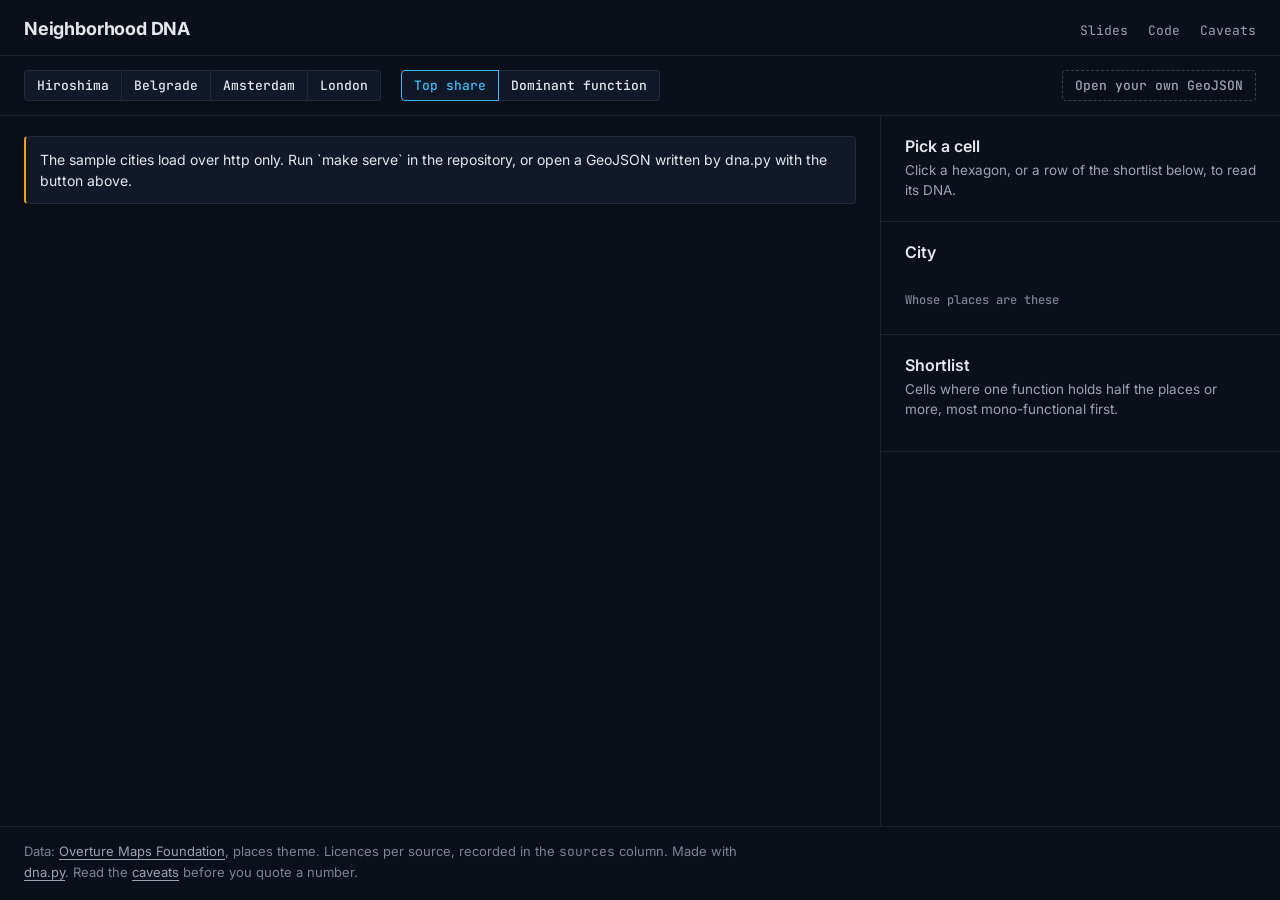
==== docs/demo.html @ 9ddcc761 "Add the slides, the interactive map and the figures docs/build.py draws the figures from docs/data a" ====
<!doctype html>
<html lang="en">
<head>
<meta charset="utf-8">
<meta name="viewport" content="width=device-width, initial-scale=1">
<title>Neighborhood DNA: the map</title>
<meta name="description" content="Explore the functional profile of every H3 cell in Hiroshima, Belgrade, Amsterdam and London, or drop in the GeoJSON that dna.py wrote for your own city.">
<link rel="preconnect" href="https://fonts.googleapis.com">
<link rel="preconnect" href="https://fonts.gstatic.com" crossorigin>
<link rel="stylesheet" href="https://fonts.googleapis.com/css2?family=Inter:wght@400;500;600;700&family=JetBrains+Mono:wght@400;500;600;700&display=swap">
<link rel="stylesheet" href="css/tokens.css">
<link rel="stylesheet" href="css/demo.css">
</head>
<body>
<header class="top">
  <h1>Neighborhood DNA</h1>
  <nav aria-label="Project">
    <a href="index.html">Slides</a>
    <a href="https://github.com/m-erts/neighborhood-dna">Code</a>
    <a href="https://github.com/m-erts/neighborhood-dna/blob/main/CAVEATS.md">Caveats</a>
  </nav>
</header>

<div class="controls" role="toolbar" aria-label="Map controls">
  <div class="group" role="group" aria-label="City" data-cities></div>
  <div class="group" role="group" aria-label="Colour cells by">
    <button type="button" data-mode="share" aria-pressed="true">Top share</button>
    <button type="button" data-mode="dominant" aria-pressed="false">Dominant function</button>
  </div>
  <label class="file">
    <input type="file" accept=".geojson,.json,application/geo+json,application/json" data-file>
    <span>Open your own GeoJSON</span>
  </label>
</div>

<main class="layout">
  <section class="map" aria-label="Map of H3 cells">
    <p class="notice" data-notice hidden></p>
    <svg data-map role="img" aria-label="H3 cells"></svg>
    <div class="legend" data-legend></div>
  </section>

  <aside class="panel">
    <section data-cell aria-live="polite">
      <h2>Pick a cell</h2>
      <p class="hint">Click a hexagon, or a row of the shortlist below, to read its DNA.</p>
    </section>
    <section>
      <h2 data-city-title>City</h2>
      <dl class="facts" data-city-facts></dl>
      <h3>Whose places are these</h3>
      <div data-providers></div>
    </section>
    <section>
      <h2>Shortlist</h2>
      <p class="hint">Cells where one function holds half the places or more, most mono-functional first.</p>
      <ol class="shortlist" data-shortlist></ol>
    </section>
  </aside>
</main>

<footer class="foot">
  <p>Data: <a href="https://overturemaps.org/">Overture Maps Foundation</a>, places theme. Licences per source, recorded in the <code>sources</code> column.
  Made with <a href="https://github.com/m-erts/neighborhood-dna/blob/main/dna.py">dna.py</a>. Read the <a href="https://github.com/m-erts/neighborhood-dna/blob/main/CAVEATS.md">caveats</a> before you quote a number.</p>
</footer>
<div class="tip" role="tooltip" hidden></div>
<script src="js/demo.js"></script>
</body>
</html>
---- docs/css/tokens.css ----
/* Spatial Terminal. Every value here comes from DESIGN.md in the repository root. */
:root {
  --canvas: #0B0F19;
  --surface: #111827;
  --border: rgba(255, 255, 255, 0.08);
  --accent: #38BDF8;

  --text: #E5E7EB;
  --text-2: #9CA3AF;
  --text-3: #7B8494;

  /* semantic DNA clusters */
  --food: #F43F5E;
  --retail: #F59E0B;
  --civic: #10B981;
  --transit: #818CF8;
  --other: #64748B;

  --sans: Inter, -apple-system, "Segoe UI", Helvetica, Arial, sans-serif;
  --mono: "JetBrains Mono", "Geist Mono", ui-monospace, SFMono-Regular, Menlo, Consolas, monospace;
}

*, *::before, *::after { box-sizing: border-box; }

html { background: var(--canvas); color-scheme: dark; }

body {
  margin: 0;
  background: var(--canvas);
  color: var(--text);
  font-family: var(--sans);
  -webkit-font-smoothing: antialiased;
  text-rendering: optimizeLegibility;
}

a { color: var(--accent); text-underline-offset: 0.2em; }
a:hover { text-decoration-thickness: 2px; }

:focus-visible { outline: 2px solid var(--accent); outline-offset: 3px; border-radius: 2px; }

code, kbd, pre, .mono { font-family: var(--mono); font-variant-ligatures: none; }

button {
  font: 500 13px/1 var(--mono);
  color: var(--text);
  background: var(--surface);
  border: 1px solid var(--border);
  border-radius: 4px;
  padding: 8px 12px;
  cursor: pointer;
}
button:hover { border-color: var(--accent); }
button[aria-pressed="true"] { border-color: var(--accent); color: var(--accent); }

.tip {
  position: fixed;
  z-index: 50;
  pointer-events: none;
  max-width: 320px;
  padding: 8px 10px;
  font: 13px/1.45 var(--mono);
  color: var(--text);
  background: var(--surface);
  border: 1px solid rgba(255, 255, 255, 0.16);
  border-radius: 4px;
  white-space: pre-line;
}
.tip[hidden] { display: none; }

@media (prefers-reduced-motion: reduce) {
  *, *::before, *::after { animation: none !important; transition: none !important; scroll-behavior: auto !important; }
}
---- docs/css/demo.css ----
/* The map explorer. Tokens come from tokens.css. */
body { min-height: 100vh; display: flex; flex-direction: column; }

.top, .controls, .layout, .foot { padding: 0 24px; }

.top { display: flex; align-items: baseline; justify-content: space-between; gap: 16px; height: 56px; padding-top: 18px; border-bottom: 1px solid var(--border); }
.top h1 { margin: 0; font-size: 18px; font-weight: 700; letter-spacing: -0.01em; }
.top nav { display: flex; gap: 20px; font: 13px/1 var(--mono); }
.top nav a { color: var(--text-2); text-decoration: none; }
.top nav a:hover { color: var(--accent); }

.controls { display: flex; flex-wrap: wrap; align-items: center; gap: 12px 20px; padding-top: 14px; padding-bottom: 14px; border-bottom: 1px solid var(--border); }
.group { display: flex; }
.group button { border-radius: 0; margin-left: -1px; }
.group button:first-child { border-radius: 4px 0 0 4px; margin-left: 0; }
.group button:last-child { border-radius: 0 4px 4px 0; }
.group button[aria-pressed="true"] { position: relative; z-index: 1; }
.file { margin-left: auto; font: 500 13px/1 var(--mono); color: var(--text-2); cursor: pointer; }
.file input { position: absolute; width: 1px; height: 1px; opacity: 0; }
.file span { display: inline-block; padding: 8px 12px; border: 1px dashed rgba(255, 255, 255, 0.2); border-radius: 4px; }
.file:hover span, .file input:focus-visible + span { border-color: var(--accent); color: var(--accent); }

.layout { flex: 1; display: grid; grid-template-columns: minmax(0, 1fr) 400px; gap: 0; padding-right: 0; }
.map { position: relative; padding: 20px 24px 20px 0; min-width: 0; display: flex; flex-direction: column; }
.map svg { flex: 1; width: 100%; min-height: 420px; max-height: calc(100vh - 210px); display: block; }
.map.is-over { outline: 2px dashed var(--accent); outline-offset: -8px; }
.map polygon { stroke: var(--canvas); stroke-width: 0.8; vector-effect: non-scaling-stroke; cursor: pointer; }
.map polygon:hover { stroke: var(--text); stroke-width: 1.5; }
.map polygon.picked { fill: none; stroke: #fff; stroke-width: 3.5; stroke-linejoin: round; pointer-events: none; }
.map polygon.picked.casing { stroke: var(--canvas); stroke-width: 8; }
.map .ring { fill: none; stroke: #fff; stroke-width: 1.6; pointer-events: none; }
.notice { margin: 0 0 12px; padding: 12px 14px; font-size: 14px; line-height: 1.5; color: var(--text); background: var(--surface); border: 1px solid var(--border); border-left: 2px solid var(--retail); border-radius: 4px; }
.legend { display: flex; flex-wrap: wrap; gap: 6px 16px; padding-top: 14px; font: 12px/1.4 var(--mono); color: var(--text-2); }
.legend i { display: inline-block; width: 11px; height: 11px; margin-right: 6px; border-radius: 2px; vertical-align: -1px; }
.legend i.ring { background: none; box-shadow: inset 0 0 0 1.6px #fff; }

.panel { border-left: 1px solid var(--border); overflow-y: auto; max-height: calc(100vh - 118px); }
.panel section { padding: 20px 24px; border-bottom: 1px solid var(--border); }
.panel h2 { margin: 0 0 4px; font-size: 16px; font-weight: 600; }
.panel h3 { margin: 18px 0 8px; font: 500 12px/1 var(--mono); color: var(--text-3); }
.hint { margin: 0; font-size: 13.5px; line-height: 1.5; color: var(--text-2); }
.id { font: 12px/1.4 var(--mono); color: var(--text-2); overflow-wrap: anywhere; }

.facts { display: grid; grid-template-columns: repeat(3, 1fr); gap: 14px 12px; margin: 14px 0 0; }
.facts div { min-width: 0; }
.facts dt { font: 12px/1.3 var(--mono); color: var(--text-3); }
.facts dd { margin: 4px 0 0; font: 600 20px/1.1 var(--mono); color: var(--text); }
.facts dd.flag { color: var(--accent); }
.facts dd.long { font-size: 14px; line-height: 1.6; font-weight: 500; }

.dna { display: flex; gap: 2px; height: 30px; margin: 16px 0 12px; }
.dna span { min-width: 2px; }
.shares { width: 100%; border-collapse: collapse; font-size: 13.5px; }
.shares th { text-align: left; font: 500 12px/1 var(--mono); color: var(--text-3); padding: 0 0 8px; }
.shares th:not(:first-child), .shares td:not(:first-child) { text-align: right; font-family: var(--mono); font-variant-numeric: tabular-nums; }
.shares td { padding: 5px 0; border-top: 1px solid var(--border); }
.shares i { display: inline-block; width: 9px; height: 9px; margin-right: 8px; border-radius: 2px; }

.bars { display: grid; gap: 8px; }
.bars div { display: grid; grid-template-columns: 110px 1fr 46px; align-items: center; gap: 10px; font: 12.5px/1 var(--mono); color: var(--text-2); }
.bars b { display: block; height: 8px; background: #1F2937; border-radius: 0 4px 4px 0; overflow: hidden; }
.bars b i { display: block; height: 100%; background: var(--text-2); border-radius: 0 4px 4px 0; }
.bars span:last-child { text-align: right; color: var(--text); }

.shortlist { list-style: none; margin: 12px 0 0; padding: 0; }
.shortlist button { width: 100%; display: grid; grid-template-columns: 1fr auto auto; gap: 14px; align-items: baseline; text-align: left; padding: 9px 10px; margin-top: -1px; border-radius: 0; background: none; font: 13px/1.3 var(--sans); }
.shortlist button span:nth-child(2), .shortlist button span:nth-child(3) { font-family: var(--mono); color: var(--text-2); }
.shortlist button span:nth-child(2) { color: var(--text); }
.shortlist .empty { font-size: 13.5px; color: var(--text-2); }

.foot { padding-top: 14px; padding-bottom: 18px; border-top: 1px solid var(--border); }
.foot p { margin: 0; max-width: 90ch; font-size: 13px; line-height: 1.55; color: var(--text-3); }
.foot a { color: var(--text-2); }

@media (max-width: 900px) {
  .top, .controls, .layout, .foot { padding-left: 16px; padding-right: 16px; }
  .top { height: auto; padding-bottom: 12px; flex-wrap: wrap; }
  .layout { grid-template-columns: 1fr; }
  .map { padding-right: 0; }
  .map svg { min-height: 320px; max-height: 70vh; }
  .panel { border-left: 0; border-top: 1px solid var(--border); max-height: none; margin: 0 -16px; }
  .panel section { padding: 18px 16px; }
  .file { margin-left: 0; }
  .group { flex-wrap: wrap; }
}
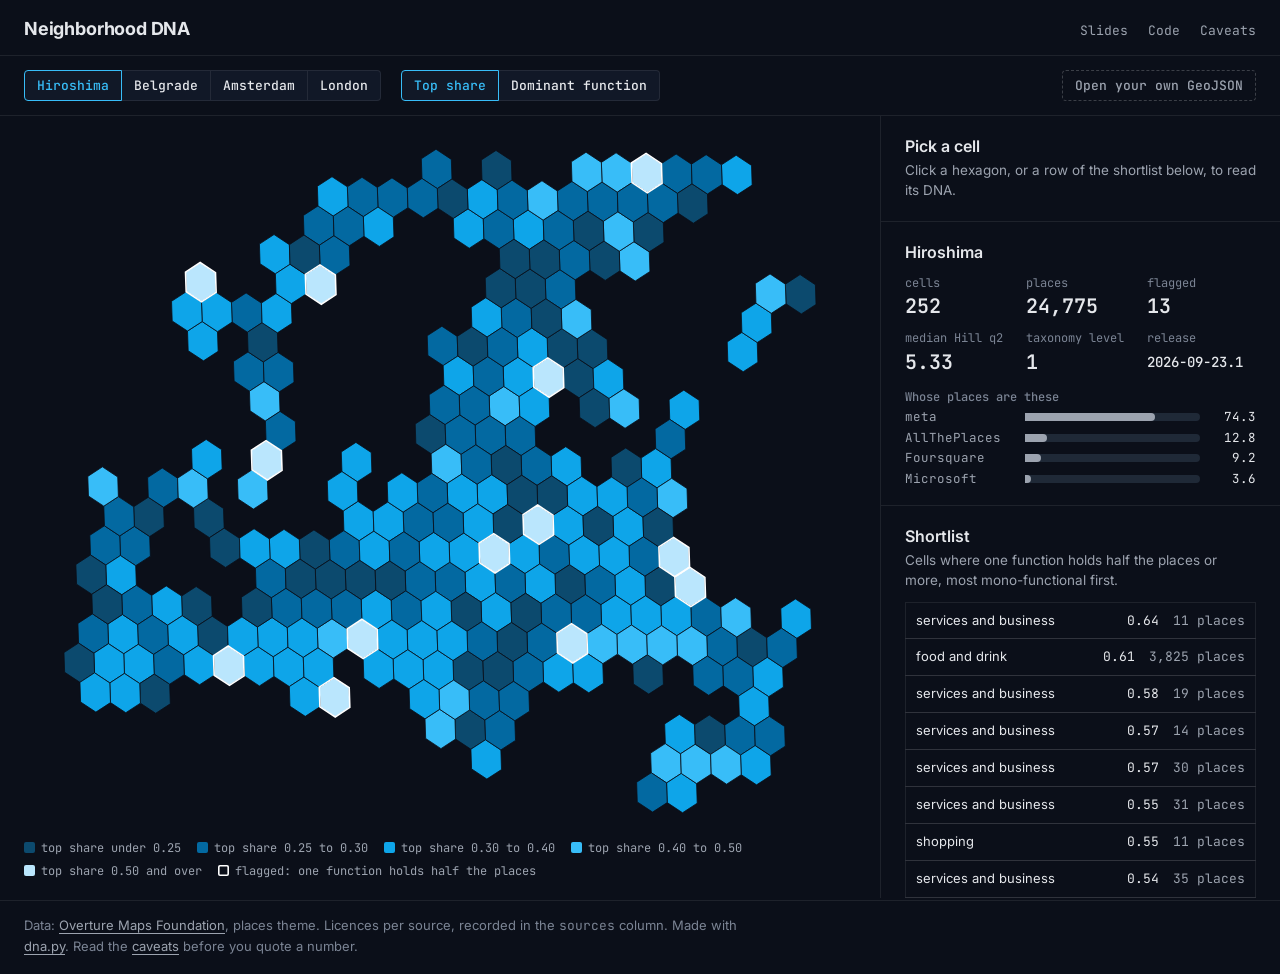
==== commit 28aaa121: "Give link previews a PNG card og:image pointed to an SVG, which LinkedIn and X ignore, so a shared l" ====
--- a/docs/demo.html
+++ b/docs/demo.html
@@ -5,6 +5,14 @@
 <meta name="viewport" content="width=device-width, initial-scale=1">
 <title>Neighborhood DNA: the map</title>
 <meta name="description" content="Explore the functional profile of every H3 cell in Hiroshima, Belgrade, Amsterdam and London, or drop in the GeoJSON that dna.py wrote for your own city.">
+<meta property="og:title" content="Neighborhood DNA: the map">
+<meta property="og:description" content="The functional profile of every H3 cell in Hiroshima, Belgrade, Amsterdam and London. Drop in the GeoJSON that dna.py wrote for your own city.">
+<meta property="og:type" content="website">
+<meta property="og:url" content="https://m-erts.github.io/neighborhood-dna/demo.html">
+<meta property="og:image" content="https://m-erts.github.io/neighborhood-dna/assets/card.png">
+<meta property="og:image:width" content="1200">
+<meta property="og:image:height" content="630">
+<meta name="twitter:card" content="summary_large_image">
 <link rel="preconnect" href="https://fonts.googleapis.com">
 <link rel="preconnect" href="https://fonts.gstatic.com" crossorigin>
 <link rel="stylesheet" href="https://fonts.googleapis.com/css2?family=Inter:wght@400;500;600;700&family=JetBrains+Mono:wght@400;500;600;700&display=swap">
